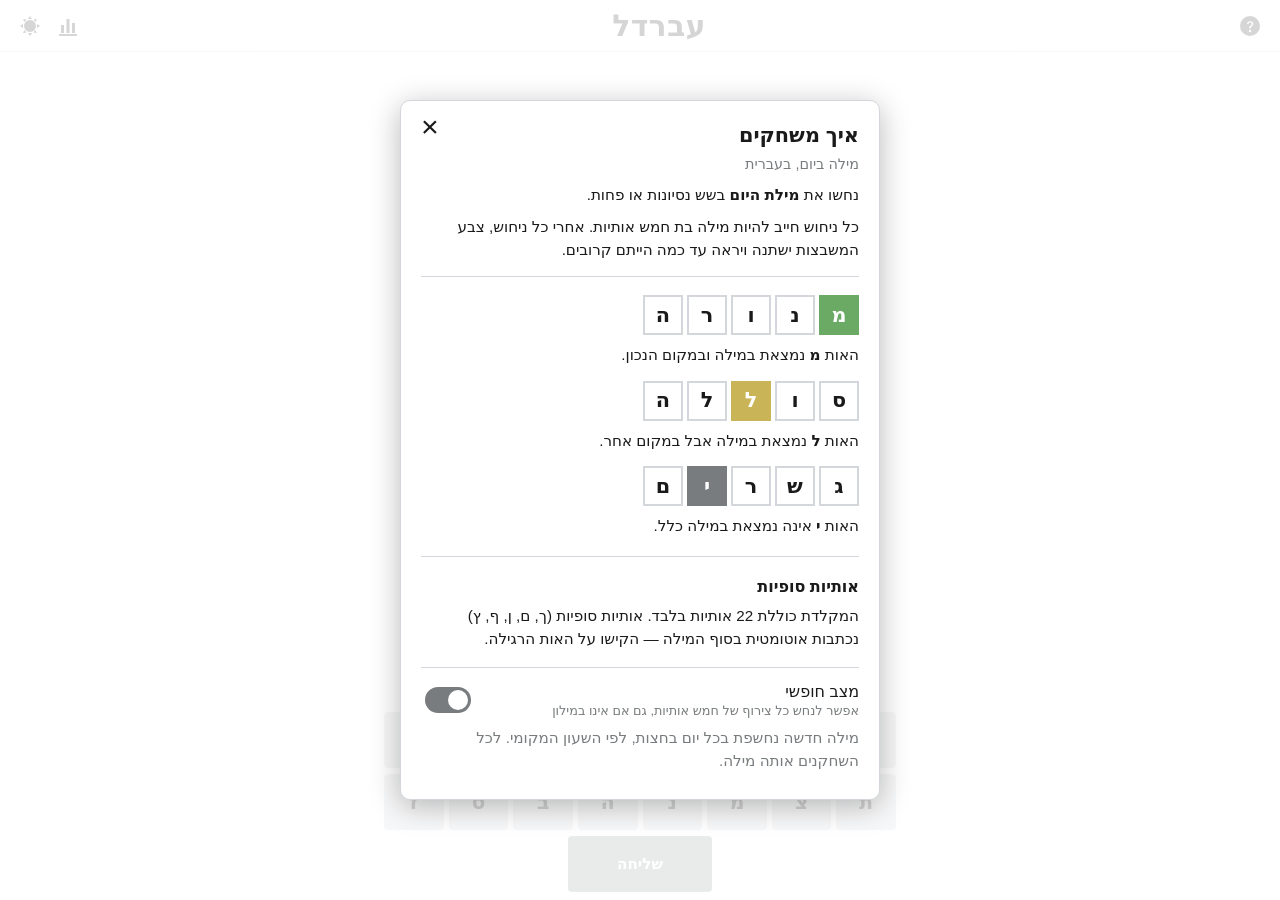
==== wordle/index.html @ fb0fe01c "מבנה רב-משחקים: דף בית בשורש, עברדל עובר ל-wordle/ לקראת הוספת משחקים נוספים. קבצי המשחק עברו לתיקיי" ====
<!DOCTYPE html>
<html lang="he" dir="rtl">
<head>
<meta charset="utf-8">
<meta name="viewport" content="width=device-width, initial-scale=1, viewport-fit=cover, maximum-scale=1">
<title>וורדל בעברית — משחק ניחוש מילים יומי | עברדל</title>
<meta name="description" content="וורדל בעברית — משחק ניחוש מילים יומי וחינמי. מילה חדשה בת חמש אותיות בכל יום, שישה נסיונות לנחש. בלי הרשמה, ישירות בדפדפן.">
<meta name="theme-color" content="#121213">
<link rel="canonical" href="https://rollfash.github.io/wordle/">

<!-- תצוגה מקדימה בשיתוף (וואטסאפ, פייסבוק, טוויטר) -->
<meta property="og:site_name" content="עברדל">
<meta property="og:title" content="וורדל בעברית — משחק ניחוש מילים יומי">
<meta property="og:description" content="מילה חדשה בת חמש אותיות בכל יום, שישה נסיונות לנחש. בלי הרשמה, ישירות בדפדפן.">
<meta property="og:type" content="website">
<meta property="og:locale" content="he_IL">
<meta property="og:url" content="https://rollfash.github.io/wordle/">
<meta property="og:image" content="https://rollfash.github.io/wordle/og-image.png">
<meta property="og:image:width" content="1200">
<meta property="og:image:height" content="630">
<meta property="og:image:alt" content="עברדל — וורדל בעברית">
<meta name="twitter:card" content="summary_large_image">
<meta name="twitter:title" content="וורדל בעברית — משחק ניחוש מילים יומי">
<meta name="twitter:description" content="מילה חדשה בת חמש אותיות בכל יום, שישה נסיונות לנחש.">
<meta name="twitter:image" content="https://rollfash.github.io/wordle/og-image.png">

<!-- מידע מובנה למנועי חיפוש -->
<script type="application/ld+json">
{
  "@context": "https://schema.org",
  "@type": "WebSite",
  "name": "עברדל",
  "alternateName": ["וורדל בעברית", "Ivredle"],
  "url": "https://rollfash.github.io/wordle/"
}
</script>
<script type="application/ld+json">
{
  "@context": "https://schema.org",
  "@type": "VideoGame",
  "name": "עברדל",
  "alternateName": "וורדל בעברית",
  "url": "https://rollfash.github.io/wordle/",
  "image": "https://rollfash.github.io/wordle/og-image.png",
  "description": "משחק ניחוש מילים יומי בעברית. מילה חדשה בת חמש אותיות בכל יום, שישה נסיונות לנחש.",
  "inLanguage": "he",
  "genre": "משחק מילים",
  "playMode": "SinglePlayer",
  "applicationCategory": "Game",
  "operatingSystem": "Any",
  "offers": { "@type": "Offer", "price": "0", "priceCurrency": "ILS" }
}
</script>
<link rel="stylesheet" href="css/style.css">

<!-- אייקון כקובץ אמיתי ולא כ-data URI: גוגל אינו מציג אייקון שמוטמע
     ישירות ב-HTML, אלא רק כזה שאפשר לסרוק בכתובת נפרדת. -->
<link rel="icon" type="image/png" href="favicon.png">
<link rel="apple-touch-icon" href="favicon.png">
</head>
<body>

<header class="header">
  <button class="icon-btn" id="btn-help" aria-label="איך משחקים" title="איך משחקים">
    <svg viewBox="0 0 24 24" aria-hidden="true"><path d="M12 2a10 10 0 100 20 10 10 0 000-20zm0 16.2a1.2 1.2 0 110-2.4 1.2 1.2 0 010 2.4zm1.6-5.4c-.7.5-.9.8-.9 1.3v.4h-1.5v-.6c0-1.1.5-1.8 1.4-2.4.8-.6 1.1-.9 1.1-1.6 0-.8-.6-1.3-1.5-1.3-.9 0-1.6.5-1.8 1.5l-1.5-.4c.3-1.6 1.6-2.5 3.3-2.5 1.9 0 3.1 1 3.1 2.6 0 1.2-.6 1.9-1.7 2.6z"/></svg>
  </button>

  <h1 class="title">עברדל</h1>

  <div class="header-actions">
    <button class="icon-btn" id="btn-stats" aria-label="סטטיסטיקות" title="סטטיסטיקות">
      <svg viewBox="0 0 24 24" aria-hidden="true"><path d="M3 20h18v2H3v-2zm2-9h3v8H5v-8zm5.5-6h3v14h-3V5zM16 9h3v10h-3V9z"/></svg>
    </button>
    <button class="icon-btn" id="btn-theme" aria-label="החלפת ערכת צבעים" title="מצב בהיר / כהה">
      <svg viewBox="0 0 24 24" aria-hidden="true"><path d="M12 18a6 6 0 110-12 6 6 0 010 12zm0-16l2 3h-4l2-3zm0 20l-2-3h4l-2 3zM2 12l3-2v4l-3-2zm20 0l-3 2v-4l3 2zM5 5l3.5.5L6.5 8 5 5zm14 14l-3.5-.5 1.5-2.5L19 19zM19 5l-1.5 3-2-2.5L19 5zM5 19l1.5-3 2 2.5L5 19z"/></svg>
    </button>
  </div>
</header>

<main class="game">
  <div class="board-wrap">
    <div class="board" id="board" role="grid" aria-label="לוח הניחושים"></div>
  </div>

  <div class="keyboard" id="keyboard" role="group" aria-label="מקלדת"></div>
</main>

<div class="toast-area" id="toast-area" role="status" aria-live="polite"></div>

<!-- ===================== חלונות ===================== -->

<div class="modal-backdrop" id="modal-backdrop" hidden>

  <!-- הסבר -->
  <section class="modal" id="modal-help" hidden role="dialog" aria-modal="true" aria-labelledby="help-title">
    <button class="close-btn" data-close aria-label="סגירה">&times;</button>
    <h2 id="help-title">איך משחקים</h2>
    <p class="tagline" id="help-tagline">מילה ביום, בעברית</p>
    <p>נחשו את <strong>מילת היום</strong> בשש נסיונות או פחות.</p>
    <p>כל ניחוש חייב להיות מילה בת חמש אותיות. אחרי כל ניחוש, צבע המשבצות ישתנה ויראה עד כמה הייתם קרובים.</p>

    <div class="examples">
      <div class="example">
        <div class="row-mini">
          <div class="tile correct">מ</div><div class="tile">נ</div><div class="tile">ו</div><div class="tile">ר</div><div class="tile">ה</div>
        </div>
        <p>האות <strong>מ</strong> נמצאת במילה ובמקום הנכון.</p>
      </div>
      <div class="example">
        <div class="row-mini">
          <div class="tile">ס</div><div class="tile">ו</div><div class="tile present">ל</div><div class="tile">ל</div><div class="tile">ה</div>
        </div>
        <p>האות <strong>ל</strong> נמצאת במילה אבל במקום אחר.</p>
      </div>
      <div class="example">
        <div class="row-mini">
          <div class="tile">ג</div><div class="tile">ש</div><div class="tile">ר</div><div class="tile absent">י</div><div class="tile">ם</div>
        </div>
        <p>האות <strong>י</strong> אינה נמצאת במילה כלל.</p>
      </div>
    </div>

    <h3>אותיות סופיות</h3>
    <p>המקלדת כוללת 22 אותיות בלבד. אותיות סופיות (ך, ם, ן, ף, ץ) נכתבות אוטומטית בסוף המילה — הקישו על האות הרגילה.</p>

    <div class="setting-row">
      <label for="toggle-free">
        <span>מצב חופשי</span>
        <small>אפשר לנחש כל צירוף של חמש אותיות, גם אם אינו במילון</small>
      </label>
      <input type="checkbox" id="toggle-free" class="switch">
    </div>

    <p class="footnote">מילה חדשה נחשפת בכל יום בחצות, לפי השעון המקומי. לכל השחקנים אותה מילה.</p>
  </section>

  <!-- סטטיסטיקות / סיום -->
  <section class="modal" id="modal-stats" hidden role="dialog" aria-modal="true" aria-labelledby="stats-title">
    <button class="close-btn" data-close aria-label="סגירה">&times;</button>

    <div id="result-banner" hidden>
      <h2 id="result-title"></h2>
      <p id="result-word"></p>
    </div>

    <h2 id="stats-title">סטטיסטיקות</h2>
    <div class="stats-grid">
      <div class="stat"><div class="stat-num" id="st-played">0</div><div class="stat-label">משחקים</div></div>
      <div class="stat"><div class="stat-num" id="st-win">0</div><div class="stat-label">אחוז ניצחון</div></div>
      <div class="stat"><div class="stat-num" id="st-streak">0</div><div class="stat-label">רצף נוכחי</div></div>
      <div class="stat"><div class="stat-num" id="st-max">0</div><div class="stat-label">רצף שיא</div></div>
    </div>

    <h3>התפלגות ניחושים</h3>
    <div class="dist" id="dist"></div>

    <div class="modal-footer">
      <div class="countdown-box">
        <div class="countdown-label">המילה הבאה בעוד</div>
        <div class="countdown" id="countdown">--:--:--</div>
      </div>
      <button class="share-btn" id="btn-share">
        שיתוף
        <svg viewBox="0 0 24 24" aria-hidden="true"><path d="M18 16.1c-.8 0-1.5.3-2 .8l-7.1-4.2c.1-.2.1-.5.1-.7s0-.5-.1-.7L16 7.1c.5.5 1.2.8 2 .8 1.7 0 3-1.3 3-3s-1.3-3-3-3-3 1.3-3 3c0 .2 0 .5.1.7L8 9.9c-.5-.5-1.2-.8-2-.8-1.7 0-3 1.3-3 3s1.3 3 3 3c.8 0 1.5-.3 2-.8l7.1 4.2c0 .2-.1.4-.1.6 0 1.6 1.3 2.9 2.9 2.9s2.9-1.3 2.9-2.9-1.2-3-2.8-3z"/></svg>
      </button>
    </div>
  </section>
</div>

<script src="js/config.js"></script>
<script src="js/words.js"></script>
<script src="js/schedule.js"></script>
<script src="js/daily.js"></script>
<script src="js/game.js"></script>
</body>
</html>
---- wordle/css/style.css ----
/* ===== ערכת צבעים ===== */
:root {
  --bg: #ffffff;
  --fg: #1a1a1b;
  --muted: #787c7e;
  --border: #d3d6da;
  --border-strong: #878a8c;
  --key-bg: #d3d6da;
  --key-fg: #1a1a1b;
  --correct: #6aaa64;
  --present: #c9b458;
  --absent: #787c7e;
  --tile-fg-filled: #ffffff;
  --modal-bg: #ffffff;
  --backdrop: rgba(255, 255, 255, .82);
  --toast-bg: #1a1a1b;
  --toast-fg: #ffffff;
  --header-border: #d3d6da;
}

html[data-theme="dark"] {
  --bg: #121213;
  --fg: #ffffff;
  --muted: #818384;
  --border: #3a3a3c;
  --border-strong: #565758;
  --key-bg: #818384;
  --key-fg: #ffffff;
  --correct: #538d4e;
  --present: #b59f3b;
  --absent: #3a3a3c;
  --modal-bg: #1e1e20;
  --backdrop: rgba(0, 0, 0, .7);
  --toast-bg: #ffffff;
  --toast-fg: #1a1a1b;
  --header-border: #3a3a3c;
}

* { box-sizing: border-box; }

html { height: 100%; }

body {
  margin: 0;
  height: 100vh;
  height: 100dvh;   /* עמיד בפני סרגל הכתובת בנייד */
  background: var(--bg);
  color: var(--fg);
  font-family: "Segoe UI", "Arial Hebrew", Arial, "Noto Sans Hebrew", system-ui, sans-serif;
  display: flex;
  flex-direction: column;
  overflow: hidden;
  -webkit-tap-highlight-color: transparent;
  user-select: none;
}

/* ===== כותרת ===== */
.header {
  display: flex;
  align-items: center;
  justify-content: space-between;
  gap: 8px;
  padding: 0 12px;
  height: 52px;
  border-bottom: 1px solid var(--header-border);
  flex: none;
}

.title {
  font-size: clamp(20px, 6vw, 30px);
  font-weight: 700;
  letter-spacing: .01em;
  margin: 0;
  text-align: center;
  flex: 1;
}

.header-actions { display: flex; gap: 2px; }

.icon-btn {
  background: none;
  border: 0;
  color: var(--fg);
  padding: 6px;
  cursor: pointer;
  border-radius: 6px;
  display: grid;
  place-items: center;
}
.icon-btn:hover { background: color-mix(in srgb, var(--fg) 10%, transparent); }
.icon-btn svg { width: 24px; height: 24px; fill: currentColor; display: block; }

/* ===== אזור המשחק ===== */
.game {
  flex: 1;
  display: flex;
  flex-direction: column;
  justify-content: space-between;
  min-height: 0;
  overflow: hidden;
}

.board-wrap {
  flex: 1;
  display: grid;
  place-items: center;
  overflow: hidden;
  padding: 8px 0;
  min-height: 0;
}

/* הרוחב וגודל הגופן נקבעים ב-JS (fitBoard) כדי שהלוח יתאים לגובה המסך */
.board {
  display: grid;
  gap: 5px;
  font-size: 2rem;
}

.row {
  display: grid;
  grid-template-columns: repeat(5, 1fr);
  gap: 5px;
}

.tile {
  width: 100%;
  aspect-ratio: 1;
  display: grid;
  place-items: center;
  font-size: inherit;
  font-weight: 700;
  line-height: 1;
  border: 2px solid var(--border);
  color: var(--fg);
  background: transparent;
  text-transform: none;
  transition: transform .1s ease;
}

.tile.filled {
  border-color: var(--border-strong);
  animation: pop .1s ease;
}

.tile.correct { background: var(--correct); border-color: var(--correct); color: var(--tile-fg-filled); }
.tile.present { background: var(--present); border-color: var(--present); color: var(--tile-fg-filled); }
.tile.absent  { background: var(--absent);  border-color: var(--absent);  color: var(--tile-fg-filled); }

/* היפוך משבצת בחשיפת התוצאה */
.tile.flip { animation: flip .5s ease forwards; }

@keyframes flip {
  0%   { transform: rotateX(0); }
  50%  { transform: rotateX(90deg); }
  100% { transform: rotateX(0); }
}

@keyframes pop {
  from { transform: scale(.9); }
  40%  { transform: scale(1.08); }
  to   { transform: scale(1); }
}

.row.shake { animation: shake .55s; }
@keyframes shake {
  10%, 90% { transform: translateX(-1px); }
  20%, 80% { transform: translateX(2px); }
  30%, 50%, 70% { transform: translateX(-4px); }
  40%, 60% { transform: translateX(4px); }
}

.tile.bounce { animation: bounce .7s; }
@keyframes bounce {
  0%, 20% { transform: translateY(0); }
  40%     { transform: translateY(-26px); }
  50%     { transform: translateY(4px); }
  60%     { transform: translateY(-12px); }
  80%     { transform: translateY(2px); }
  100%    { transform: translateY(0); }
}

/* ===== מקלדת ===== */
.keyboard {
  flex: none;
  padding: 6px 4px max(8px, env(safe-area-inset-bottom));
  display: flex;
  flex-direction: column;
  gap: 6px;
  max-width: 520px;
  width: 100%;
  margin: 0 auto;

  /* רוחב מקש אחיד בכל השורות. השורות הארוכות ביותר הן 2 ו-3:
     שמונה מקשים ושבעה מרווחים. */
  --key-w: calc((100% - 35px) / 8);
}

/* המקלדת מסודרת כמו מקלדת עברית פיזית: ק בצד שמאל, פ בצד ימין.
 * לכן השורות זורמות משמאל לימין, בניגוד לשאר העמוד שהוא RTL. */
.kb-row {
  display: flex;
  direction: ltr;
  gap: 5px;
  justify-content: center;
  touch-action: manipulation;
}

.key {
  flex: 0 0 var(--key-w);
  min-width: 0;
  height: 56px;
  border: 0;
  border-radius: 4px;
  background: var(--key-bg);
  color: var(--key-fg);
  font-family: inherit;
  font-size: 1.3rem;
  font-weight: 700;
  cursor: pointer;
  display: grid;
  place-items: center;
  transition: background-color .15s ease, color .15s ease;
}
.key:active { opacity: .75; }

/* מקש השליחה — רחב יותר, בשורה משלו */
.key.wide {
  flex: 0 0 calc(var(--key-w) * 2.4);
  font-size: .95rem;
  gap: 4px;
}

/* מקשי הפעולה (שליחה, מחיקה) בגוון כהה יותר, כדי להבדילם מהאותיות */
.key.action { background: var(--border-strong); color: #fff; }
html[data-theme="dark"] .key.action { background: var(--border); }
.key svg { width: 22px; height: 22px; fill: currentColor; }

.key.correct { background: var(--correct); color: #fff; }
.key.present { background: var(--present); color: #fff; }
.key.absent  { background: var(--absent);  color: #fff; }
html[data-theme="dark"] .key.absent { color: #d0d0d0; }

/* ===== הודעות צפות ===== */
.toast-area {
  position: fixed;
  top: 68px;
  left: 0;
  right: 0;
  display: flex;
  flex-direction: column;
  align-items: center;
  gap: 8px;
  pointer-events: none;
  z-index: 50;
}

.toast {
  background: var(--toast-bg);
  color: var(--toast-fg);
  padding: 12px 18px;
  border-radius: 6px;
  font-weight: 700;
  font-size: .95rem;
  animation: fade-in .1s ease;
  box-shadow: 0 2px 12px rgba(0, 0, 0, .25);
}
.toast.out { animation: fade-out .3s ease forwards; }
@keyframes fade-in  { from { opacity: 0; transform: translateY(-6px); } }
@keyframes fade-out { to { opacity: 0; } }

/* ===== חלונות ===== */
.modal-backdrop {
  position: fixed;
  inset: 0;
  background: var(--backdrop);
  display: grid;
  place-items: center;
  z-index: 100;
  padding: 16px;
  overflow-y: auto;
}
.modal-backdrop[hidden] { display: none; }

.modal {
  background: var(--modal-bg);
  color: var(--fg);
  border: 1px solid var(--border);
  border-radius: 10px;
  padding: 22px 20px 18px;
  width: min(480px, 100%);
  max-height: 88vh;
  overflow-y: auto;
  position: relative;
  box-shadow: 0 6px 30px rgba(0, 0, 0, .28);
  animation: rise .2s ease;
  user-select: text;
}
.modal[hidden] { display: none; }
@keyframes rise { from { opacity: 0; transform: translateY(14px); } }

.modal h2 { margin: 0 0 12px; font-size: 1.3rem; }
.modal h3 { margin: 20px 0 8px; font-size: 1rem; }
.modal p { margin: 8px 0; line-height: 1.55; font-size: .95rem; }

.close-btn {
  position: absolute;
  top: 8px;
  left: 12px;
  background: none;
  border: 0;
  color: var(--fg);
  font-size: 1.9rem;
  line-height: 1;
  cursor: pointer;
  padding: 2px 8px;
  border-radius: 6px;
}
.close-btn:hover { background: color-mix(in srgb, var(--fg) 10%, transparent); }

.examples { border-top: 1px solid var(--border); border-bottom: 1px solid var(--border); padding: 4px 0; margin-top: 14px; }
.example { margin: 14px 0; }
.row-mini { display: flex; gap: 4px; margin-bottom: 6px; }
.row-mini .tile { width: 40px; height: 40px; aspect-ratio: auto; font-size: 1.3rem; }

.setting-row {
  display: flex;
  align-items: center;
  justify-content: space-between;
  gap: 16px;
  border-top: 1px solid var(--border);
  margin-top: 16px;
  padding-top: 14px;
}
.setting-row label { display: flex; flex-direction: column; gap: 2px; }
.setting-row small { color: var(--muted); font-size: .8rem; }

.switch {
  appearance: none;
  width: 46px;
  height: 26px;
  border-radius: 13px;
  background: var(--absent);
  position: relative;
  cursor: pointer;
  flex: none;
  transition: background-color .2s;
}
.switch::after {
  content: "";
  position: absolute;
  top: 3px;
  right: 3px;
  width: 20px;
  height: 20px;
  border-radius: 50%;
  background: #fff;
  transition: transform .2s;
}
.switch:checked { background: var(--correct); }
.switch:checked::after { transform: translateX(-20px); }

.footnote { color: var(--muted); font-size: .82rem; margin-top: 14px; }
.tagline { color: var(--muted); margin-top: -6px !important; font-size: .9rem !important; }

/* סטטיסטיקות */
#result-banner { text-align: center; margin-bottom: 18px; }
#result-banner h2 { font-size: 1.5rem; margin-bottom: 4px; }
#result-word { font-size: 1.05rem; color: var(--muted); }
#result-word b { color: var(--fg); font-size: 1.35rem; letter-spacing: .06em; }

.stats-grid { display: flex; justify-content: center; gap: 4px; }
.stat { flex: 1; text-align: center; }
.stat-num { font-size: 1.9rem; font-weight: 400; }
.stat-label { font-size: .72rem; color: var(--muted); line-height: 1.2; }

.dist { display: flex; flex-direction: column; gap: 4px; }
.dist-row { display: flex; align-items: center; gap: 6px; font-size: .85rem; }
.dist-row .idx { width: 12px; text-align: center; flex: none; }
.dist-row .bar {
  background: var(--absent);
  color: #fff;
  padding: 2px 6px;
  font-weight: 700;
  min-width: 22px;
  text-align: left;
}
.dist-row.current .bar { background: var(--correct); }

.modal-footer {
  display: flex;
  align-items: center;
  gap: 14px;
  border-top: 1px solid var(--border);
  margin-top: 20px;
  padding-top: 16px;
}
.countdown-box { flex: 1; text-align: center; }
.countdown-label { font-size: .8rem; color: var(--muted); }
.countdown { font-size: 1.6rem; font-weight: 700; font-variant-numeric: tabular-nums; }

.share-btn {
  flex: 1;
  background: var(--correct);
  color: #fff;
  border: 0;
  border-radius: 4px;
  padding: 14px;
  font-family: inherit;
  font-size: 1.05rem;
  font-weight: 700;
  cursor: pointer;
  display: flex;
  align-items: center;
  justify-content: center;
  gap: 8px;
}
.share-btn:hover { filter: brightness(1.07); }
.share-btn svg { width: 20px; height: 20px; fill: currentColor; }

/* מסכים קטנים */
@media (max-height: 640px) {
  .key { height: 46px; }
}

@media (prefers-reduced-motion: reduce) {
  .tile.flip, .tile.bounce, .row.shake, .tile.filled, .modal, .toast { animation: none !important; }
}
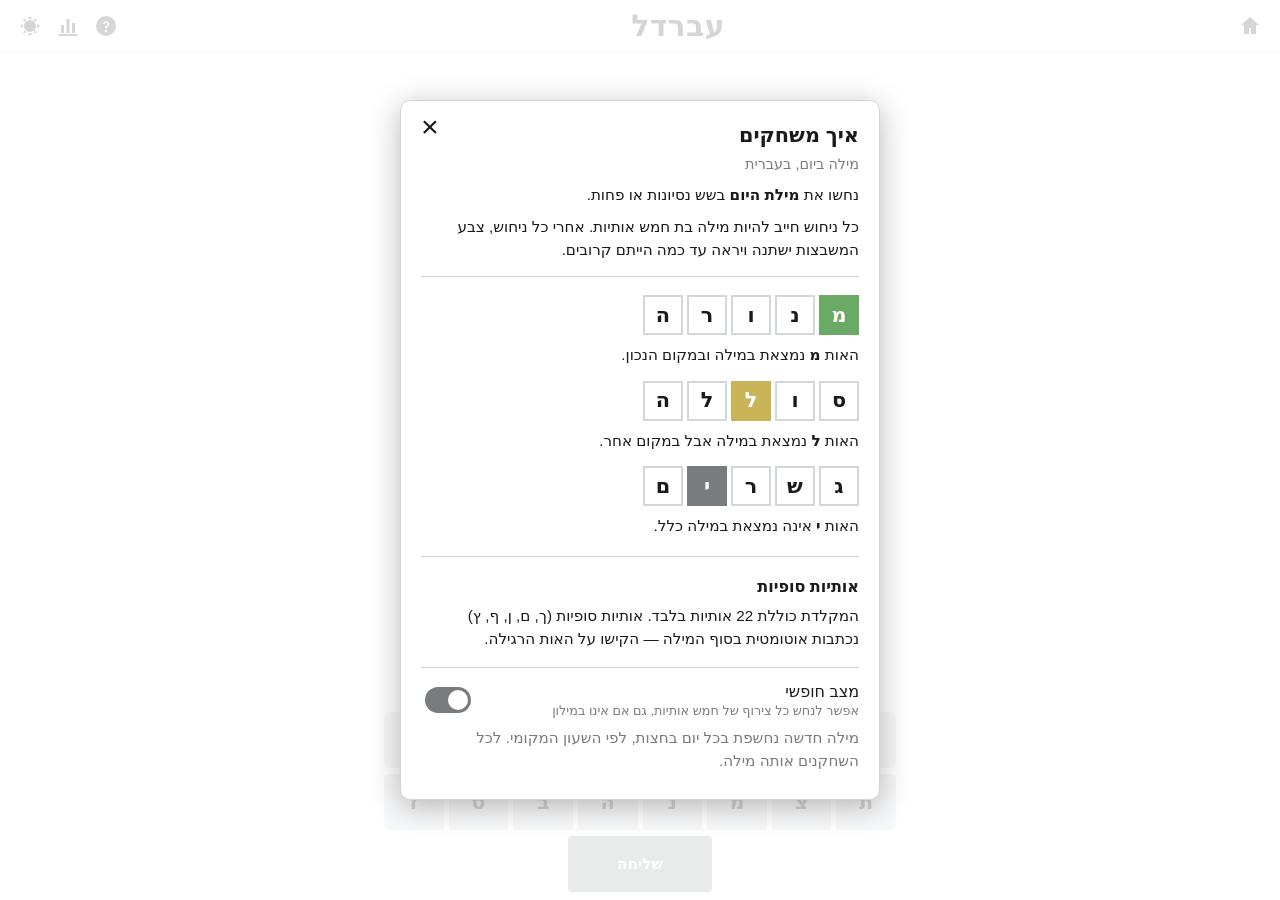
==== commit e4eac26a: "משחק חדש: השיר היומי תמונה אחת ליום, ושם השיר מורכב מאותיות מעורבבות עם אותיות מיותרות. המשבצות מקוב" ====
--- a/wordle/index.html
+++ b/wordle/index.html
@@ -61,13 +61,16 @@
 <body>
 
 <header class="header">
-  <button class="icon-btn" id="btn-help" aria-label="איך משחקים" title="איך משחקים">
-    <svg viewBox="0 0 24 24" aria-hidden="true"><path d="M12 2a10 10 0 100 20 10 10 0 000-20zm0 16.2a1.2 1.2 0 110-2.4 1.2 1.2 0 010 2.4zm1.6-5.4c-.7.5-.9.8-.9 1.3v.4h-1.5v-.6c0-1.1.5-1.8 1.4-2.4.8-.6 1.1-.9 1.1-1.6 0-.8-.6-1.3-1.5-1.3-.9 0-1.6.5-1.8 1.5l-1.5-.4c.3-1.6 1.6-2.5 3.3-2.5 1.9 0 3.1 1 3.1 2.6 0 1.2-.6 1.9-1.7 2.6z"/></svg>
-  </button>
+  <a class="icon-btn" href="../" aria-label="לדף הבית" title="לדף הבית">
+    <svg viewBox="0 0 24 24" aria-hidden="true"><path d="M12 3l9 8h-3v9h-5v-6H11v6H6v-9H3z"/></svg>
+  </a>
 
   <h1 class="title">עברדל</h1>
 
   <div class="header-actions">
+    <button class="icon-btn" id="btn-help" aria-label="איך משחקים" title="איך משחקים">
+      <svg viewBox="0 0 24 24" aria-hidden="true"><path d="M12 2a10 10 0 100 20 10 10 0 000-20zm0 16.2a1.2 1.2 0 110-2.4 1.2 1.2 0 010 2.4zm1.6-5.4c-.7.5-.9.8-.9 1.3v.4h-1.5v-.6c0-1.1.5-1.8 1.4-2.4.8-.6 1.1-.9 1.1-1.6 0-.8-.6-1.3-1.5-1.3-.9 0-1.6.5-1.8 1.5l-1.5-.4c.3-1.6 1.6-2.5 3.3-2.5 1.9 0 3.1 1 3.1 2.6 0 1.2-.6 1.9-1.7 2.6z"/></svg>
+    </button>
     <button class="icon-btn" id="btn-stats" aria-label="סטטיסטיקות" title="סטטיסטיקות">
       <svg viewBox="0 0 24 24" aria-hidden="true"><path d="M3 20h18v2H3v-2zm2-9h3v8H5v-8zm5.5-6h3v14h-3V5zM16 9h3v10h-3V9z"/></svg>
     </button>
